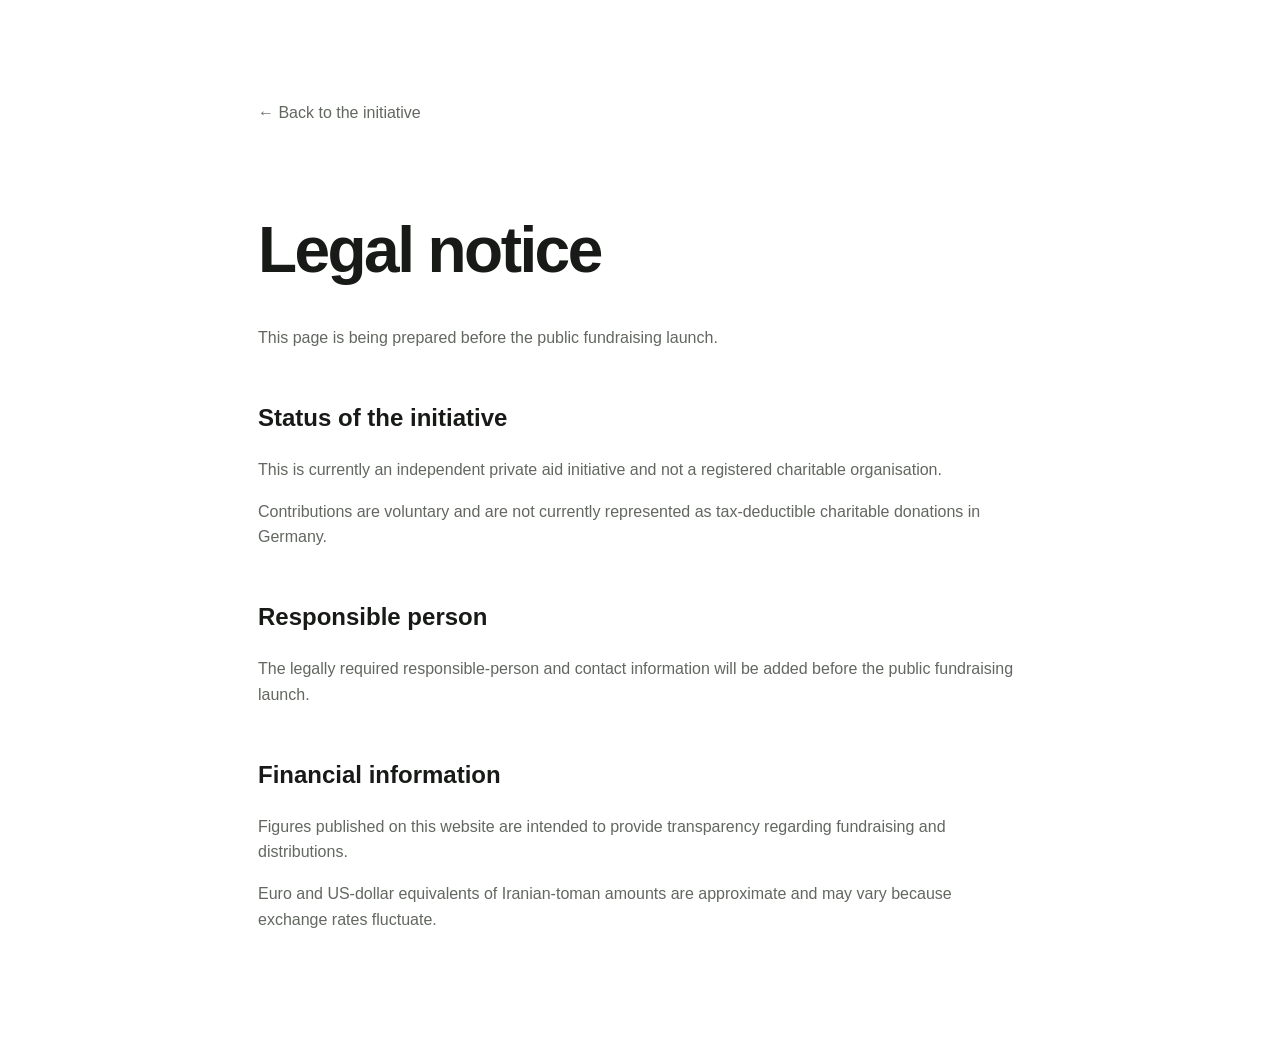
==== legal.html @ 7d6d2b0d "Publish fundraising website" ====
<!DOCTYPE html>
<html lang="en">

<head>
  <meta charset="UTF-8">
  <meta name="viewport" content="width=device-width, initial-scale=1.0">

  <title>Legal notice — Iran Support</title>

  <link rel="stylesheet" href="styles.css">
</head>

<body>

  <main class="simple-page">

    <a class="back-link" href="index.html">← Back to the initiative</a>

    <h1>Legal notice</h1>

    <p>
      This page is being prepared before the public fundraising launch.
    </p>


    <h2>Status of the initiative</h2>

    <p>
      This is currently an independent private aid initiative and not a
      registered charitable organisation.
    </p>

    <p>
      Contributions are voluntary and are not currently represented as
      tax-deductible charitable donations in Germany.
    </p>


    <h2>Responsible person</h2>

    <p>
      The legally required responsible-person and contact information
      will be added before the public fundraising launch.
    </p>


    <h2>Financial information</h2>

    <p>
      Figures published on this website are intended to provide
      transparency regarding fundraising and distributions.
    </p>

    <p>
      Euro and US-dollar equivalents of Iranian-toman amounts are
      approximate and may vary because exchange rates fluctuate.
    </p>

  </main>

</body>

</html>
---- styles.css ----
:root {
  --background: #ffffff;
  --soft-background: #f5f6f4;
  --text: #181a18;
  --muted: #626760;
  --border: #dedfda;
  --dark: #17211d;
  --dark-soft: #22302a;
  --white: #ffffff;
  --max-width: 1160px;
}


* {
  box-sizing: border-box;
}


html {
  scroll-behavior: smooth;
}


body {
  margin: 0;
  background: var(--background);
  color: var(--text);
  font-family:
    -apple-system,
    BlinkMacSystemFont,
    "Segoe UI",
    Helvetica,
    Arial,
    sans-serif;
  line-height: 1.6;
}


a {
  color: inherit;
}


.site-header {
  position: sticky;
  top: 0;
  z-index: 20;
  background: rgba(255, 255, 255, 0.94);
  border-bottom: 1px solid var(--border);
  backdrop-filter: blur(12px);
}


.nav-container {
  max-width: var(--max-width);
  height: 72px;
  margin: 0 auto;
  padding: 0 28px;

  display: flex;
  align-items: center;
  justify-content: space-between;
}


.logo {
  font-size: 18px;
  font-weight: 700;
  text-decoration: none;
  letter-spacing: -0.02em;
}


.nav-links {
  display: flex;
  gap: 30px;
}


.nav-links a {
  color: var(--muted);
  font-size: 14px;
  text-decoration: none;
}


.nav-links a:hover {
  color: var(--text);
}


.hero {
  min-height: 720px;
  display: flex;
  align-items: center;
  border-bottom: 1px solid var(--border);
}


.hero-inner {
  width: 100%;
  max-width: var(--max-width);
  margin: 0 auto;
  padding: 110px 28px;
}


.eyebrow {
  margin: 0 0 24px;
  color: var(--muted);
  font-size: 13px;
  font-weight: 700;
  letter-spacing: 0.12em;
  text-transform: uppercase;
}


.eyebrow.light {
  color: #aebbb4;
}


.hero h1 {
  max-width: 950px;
  margin: 0;
  font-size: clamp(48px, 7vw, 88px);
  font-weight: 650;
  letter-spacing: -0.055em;
  line-height: 0.98;
}


.hero-text {
  max-width: 690px;
  margin: 36px 0 0;
  color: var(--muted);
  font-size: 20px;
}


.hero-actions {
  margin-top: 42px;
  display: flex;
  gap: 12px;
  flex-wrap: wrap;
}


.button {
  display: inline-flex;
  min-height: 50px;
  padding: 0 22px;

  align-items: center;
  justify-content: center;

  border-radius: 7px;

  font-size: 15px;
  font-weight: 600;
  text-decoration: none;
}


.button.primary {
  background: var(--dark);
  color: var(--white);
}


.button.secondary {
  border: 1px solid var(--border);
  background: var(--white);
}


.principles {
  max-width: var(--max-width);
  margin: 0 auto;
  padding: 0 28px;

  display: grid;
  grid-template-columns: repeat(3, 1fr);

  border-left: 1px solid var(--border);
  border-right: 1px solid var(--border);
}


.principle {
  padding: 32px;
  border-right: 1px solid var(--border);
}


.principle:last-child {
  border-right: 0;
}


.principle strong,
.principle span {
  display: block;
}


.principle strong {
  margin-bottom: 5px;
}


.principle span {
  color: var(--muted);
  font-size: 14px;
}


.section {
  max-width: var(--max-width);
  margin: 0 auto;
  padding: 120px 28px;

  display: grid;
  grid-template-columns: 220px 1fr;
  gap: 70px;
}


.section-alt {
  max-width: none;
  padding-left: max(28px, calc((100vw - var(--max-width)) / 2 + 28px));
  padding-right: max(28px, calc((100vw - var(--max-width)) / 2 + 28px));
  background: var(--soft-background);
}


.section-label {
  padding-top: 7px;
  color: var(--muted);
  font-size: 13px;
  font-weight: 700;
  letter-spacing: 0.1em;
  text-transform: uppercase;
}


.section-content h2,
.support-inner > h2,
.updates h2 {
  max-width: 760px;
  margin: 0 0 30px;
  font-size: clamp(34px, 4vw, 52px);
  font-weight: 620;
  letter-spacing: -0.04em;
  line-height: 1.08;
}


.section-content > p {
  max-width: 720px;
  color: var(--muted);
  font-size: 18px;
}


.steps {
  margin-top: 55px;

  display: grid;
  grid-template-columns: repeat(2, 1fr);
  gap: 1px;

  overflow: hidden;

  border: 1px solid var(--border);
  background: var(--border);
  border-radius: 10px;
}


.step {
  min-height: 260px;
  padding: 34px;
  background: var(--white);
}


.step-number {
  color: #92978f;
  font-size: 13px;
  font-weight: 700;
}


.step h3 {
  margin: 48px 0 10px;
  font-size: 20px;
}


.step p {
  margin: 0;
  color: var(--muted);
}


.stats {
  margin-top: 48px;

  display: grid;
  grid-template-columns: repeat(3, 1fr);

  border-top: 1px solid var(--border);
  border-bottom: 1px solid var(--border);
}


.stat {
  padding: 36px 24px 36px 0;
}


.stat strong,
.stat span {
  display: block;
}


.stat strong {
  font-size: 42px;
  font-weight: 600;
  letter-spacing: -0.04em;
}


.stat span {
  margin-top: 4px;
  color: var(--muted);
}


.status-note {
  margin-top: 20px;
  color: var(--muted);
  font-size: 14px;
}


.support-section {
  background: var(--dark);
  color: var(--white);
}


.support-inner {
  max-width: var(--max-width);
  margin: 0 auto;
  padding: 120px 28px;
}


.support-inner > p:not(.eyebrow) {
  max-width: 700px;
  color: #bdc7c1;
  font-size: 18px;
}


.payment-options {
  margin-top: 55px;

  display: grid;
  grid-template-columns: repeat(2, 1fr);
  gap: 16px;
}


.payment-card {
  padding: 34px;
  background: var(--dark-soft);
  border: 1px solid #394840;
  border-radius: 10px;
}


.payment-card h3 {
  margin: 0;
  font-size: 24px;
}


.payment-card p {
  margin: 12px 0 30px;
  color: #b9c4bd;
}


.payment-button {
  display: inline-flex;
  min-height: 46px;
  padding: 0 18px;
  align-items: center;
  border: 1px solid #58675f;
  border-radius: 7px;
  font-size: 14px;
}


.payment-button.disabled {
  color: #aab5af;
  cursor: default;
}


.monthly-support {
  margin-top: 16px;
  padding: 30px 34px;

  display: flex;
  align-items: center;
  justify-content: space-between;
  gap: 30px;

  border: 1px solid #394840;
  border-radius: 10px;
}


.mini-label {
  color: #9faaa4;
  font-size: 12px;
  font-weight: 700;
  letter-spacing: 0.1em;
  text-transform: uppercase;
}


.monthly-support h3 {
  margin: 8px 0;
}


.monthly-support p {
  max-width: 650px;
  margin: 0;
  color: #b9c4bd;
}


.coming-soon {
  padding: 8px 12px;
  color: #ccd4cf;
  border: 1px solid #526159;
  border-radius: 999px;
  font-size: 13px;
  white-space: nowrap;
}


.updates {
  border-bottom: 1px solid var(--border);
}


.updates-inner {
  max-width: var(--max-width);
  margin: 0 auto;
  padding: 100px 28px;

  display: grid;
  grid-template-columns: 1fr 1fr;
  align-items: end;
  gap: 80px;
}


.updates h2 {
  margin-bottom: 18px;
}


.updates p {
  color: var(--muted);
}


.email-placeholder {
  padding: 20px;
  color: var(--muted);
  border: 1px solid var(--border);
  border-radius: 8px;
}


footer {
  max-width: var(--max-width);
  margin: 0 auto;
  padding: 70px 28px 30px;
}


.footer-inner {
  display: flex;
  justify-content: space-between;
  gap: 50px;
}


.footer-inner p {
  color: var(--muted);
  font-size: 14px;
}


.footer-links {
  display: flex;
  gap: 22px;
  flex-wrap: wrap;
}


.footer-links a {
  color: var(--muted);
  font-size: 14px;
  text-decoration: none;
}


.footer-bottom {
  margin-top: 70px;
  padding-top: 25px;

  display: flex;
  justify-content: space-between;

  color: #8b908a;
  border-top: 1px solid var(--border);
  font-size: 12px;
}


@media (max-width: 800px) {

  .nav-links {
    display: none;
  }


  .hero {
    min-height: auto;
  }


  .hero-inner {
    padding-top: 100px;
    padding-bottom: 100px;
  }


  .hero h1 {
    font-size: clamp(46px, 13vw, 68px);
  }


  .principles {
    grid-template-columns: 1fr;
  }


  .principle {
    border-right: 0;
    border-bottom: 1px solid var(--border);
  }


  .principle:last-child {
    border-bottom: 0;
  }


  .section {
    padding-top: 90px;
    padding-bottom: 90px;

    grid-template-columns: 1fr;
    gap: 30px;
  }


  .steps {
    grid-template-columns: 1fr;
  }


  .stats {
    grid-template-columns: 1fr;
  }


  .stat {
    border-bottom: 1px solid var(--border);
  }


  .stat:last-child {
    border-bottom: 0;
  }


  .payment-options {
    grid-template-columns: 1fr;
  }


  .monthly-support {
    align-items: flex-start;
    flex-direction: column;
  }


  .updates-inner {
    grid-template-columns: 1fr;
    gap: 30px;
  }


  .footer-inner,
  .footer-bottom {
    align-items: flex-start;
    flex-direction: column;
  }

}


/* --------------------------------------------------
   Campaign and impact sections
-------------------------------------------------- */

.campaign-kicker {
  margin: 0 0 14px;
  color: var(--muted);
  font-size: 13px;
  font-weight: 700;
  letter-spacing: 0.08em;
  text-transform: uppercase;
}


.campaign-numbers {
  margin-top: 50px;
  display: grid;
  grid-template-columns: repeat(3, 1fr);
  gap: 1px;
  overflow: hidden;
  background: var(--border);
  border: 1px solid var(--border);
  border-radius: 10px;
}


.campaign-numbers > div {
  padding: 30px;
  background: var(--white);
}


.campaign-numbers strong,
.campaign-numbers span {
  display: block;
}


.campaign-numbers strong {
  margin-bottom: 7px;
  font-size: 36px;
  font-weight: 620;
  letter-spacing: -0.04em;
}


.campaign-numbers span {
  color: var(--muted);
  font-size: 14px;
}


.fundraising-progress {
  margin-top: 40px;
}


.progress-header {
  margin-bottom: 12px;
  display: flex;
  justify-content: space-between;
  gap: 20px;
  font-size: 14px;
}


.progress-track {
  width: 100%;
  height: 10px;
  overflow: hidden;
  background: #e8e9e5;
  border-radius: 100px;
}


.progress-fill {
  height: 100%;
  background: var(--dark);
  border-radius: inherit;
}


.progress-note,
.historical-note {
  margin-top: 12px;
  color: var(--muted);
  font-size: 13px;
}


.privacy-note {
  margin-top: 45px;
  padding: 26px 28px;
  background: var(--soft-background);
  border-left: 3px solid var(--dark);
}


.privacy-note strong {
  display: block;
  margin-bottom: 8px;
}


.privacy-note p {
  margin: 0;
  color: var(--muted);
}


.impact-grid {
  margin-top: 48px;
  display: grid;
  grid-template-columns: repeat(3, 1fr);
  gap: 18px;
}


.impact-item {
  padding: 30px;
  background: var(--white);
  border: 1px solid var(--border);
  border-radius: 9px;
}


.impact-item strong,
.impact-item span {
  display: block;
}


.impact-item strong {
  margin-bottom: 8px;
  font-size: 38px;
  font-weight: 620;
  letter-spacing: -0.04em;
}


.impact-item span {
  color: var(--muted);
  font-size: 14px;
}


.verification-section {
  border-top: 1px solid var(--border);
}


.legal-section {
  background: #f5f6f4;
  border-top: 1px solid var(--border);
}


.legal-inner {
  max-width: var(--max-width);
  margin: 0 auto;
  padding: 45px 28px;
}


.legal-inner strong {
  display: block;
  margin-bottom: 10px;
}


.legal-inner p {
  max-width: 850px;
  margin: 6px 0;
  color: var(--muted);
  font-size: 13px;
}


@media (max-width: 800px) {

  .campaign-numbers,
  .impact-grid {
    grid-template-columns: 1fr;
  }


  .progress-header {
    flex-direction: column;
    gap: 5px;
  }

}


/* --------------------------------------------------
   Monthly family and payment updates
-------------------------------------------------- */

.monthly-family-section {
  border-top: 1px solid var(--border);
}


.monthly-need-card {
  margin-top: 42px;
  overflow: hidden;
  border: 1px solid var(--border);
  border-radius: 10px;
}


.monthly-primary {
  padding: 32px;
  background: var(--dark);
  color: var(--white);
}


.monthly-primary span,
.monthly-primary strong {
  display: block;
}


.monthly-primary span {
  margin-bottom: 5px;
  color: #bac4be;
  font-size: 13px;
}


.monthly-primary strong {
  font-size: 38px;
  font-weight: 620;
  letter-spacing: -0.04em;
}


.monthly-conversions {
  display: grid;
  grid-template-columns: repeat(2, 1fr);
}


.monthly-conversions > div {
  padding: 28px 32px;
  border-right: 1px solid var(--border);
}


.monthly-conversions > div:last-child {
  border-right: 0;
}


.monthly-conversions span,
.monthly-conversions strong {
  display: block;
}


.monthly-conversions span {
  margin-bottom: 6px;
  color: var(--muted);
  font-size: 13px;
}


.monthly-conversions strong {
  font-size: 28px;
  font-weight: 600;
}


.fx-note {
  margin-top: 28px;
  padding: 26px 28px;
  background: var(--soft-background);
  border-radius: 8px;
}


.fx-note > strong {
  display: block;
  margin-bottom: 10px;
}


.fx-note p {
  margin: 7px 0;
  color: var(--muted);
  font-size: 14px;
}


.fx-reference {
  margin-top: 16px !important;
  font-weight: 600;
}


.payment-topline {
  display: flex;
  align-items: center;
  justify-content: space-between;
  gap: 15px;
}


.channel-cap {
  padding: 6px 10px;
  color: #c8d1cc;
  border: 1px solid #526159;
  border-radius: 999px;
  font-size: 12px;
  white-space: nowrap;
}


.channel-progress {
  margin-bottom: 20px;
  color: #aebbb4;
  font-size: 13px;
}


.payment-button.active-payment {
  background: var(--white);
  color: var(--dark);
  border-color: var(--white);
  text-decoration: none;
  font-weight: 600;
}


.payment-button.payment-closed {
  color: #aab5af;
  background: transparent;
  border-color: #58675f;
  cursor: default;
  pointer-events: none;
}


.payment-explanation {
  margin-top: 18px;
  padding: 24px 28px;
  border: 1px solid #394840;
  border-radius: 10px;
}


.payment-explanation strong {
  display: block;
  margin-bottom: 7px;
}


.payment-explanation p {
  max-width: 850px;
  margin: 6px 0;
  color: #b9c4bd;
  font-size: 13px;
}


@media (max-width: 800px) {

  .monthly-conversions {
    grid-template-columns: 1fr;
  }


  .monthly-conversions > div {
    border-right: 0;
    border-bottom: 1px solid var(--border);
  }


  .monthly-conversions > div:last-child {
    border-bottom: 0;
  }


  .payment-topline {
    align-items: flex-start;
    flex-direction: column;
  }

}


/* --------------------------------------------------
   About, privacy and contact
-------------------------------------------------- */

.privacy-grid {
  margin-top: 42px;
  display: grid;
  grid-template-columns: repeat(2, 1fr);
  gap: 18px;
}


.privacy-card {
  padding: 30px;
  border: 1px solid var(--border);
  border-radius: 10px;
  background: var(--white);
}


.privacy-card h3 {
  margin-top: 0;
}


.privacy-card ul {
  margin: 20px 0 0;
  padding-left: 20px;
  color: var(--muted);
}


.privacy-card li {
  margin: 8px 0;
}


.contact-placeholder {
  margin-top: 28px;
  padding: 18px 20px;
  border: 1px solid var(--border);
  border-radius: 8px;
  color: var(--muted);
  background: var(--white);
}


.simple-page {
  max-width: 820px;
  margin: 0 auto;
  padding: 100px 28px;
}


.simple-page h1 {
  font-size: clamp(42px, 6vw, 64px);
  line-height: 1;
  letter-spacing: -0.04em;
}


.simple-page h2 {
  margin-top: 48px;
}


.simple-page p,
.simple-page li {
  color: var(--muted);
}


.back-link {
  display: inline-block;
  margin-bottom: 50px;
  color: var(--muted);
  text-decoration: none;
}


@media (max-width: 800px) {

  .privacy-grid {
    grid-template-columns: 1fr;
  }

}


/* --------------------------------------------------
   Live fundraising
-------------------------------------------------- */

.monthly-need-simple {
  margin-top: 36px;
  padding: 30px;
  border: 1px solid var(--border);
  border-radius: 10px;
  background: var(--soft-background);
}


.monthly-need-simple span,
.monthly-need-simple strong {
  display: block;
}


.monthly-need-simple span {
  margin-bottom: 5px;
  color: var(--muted);
  font-size: 14px;
}


.monthly-need-simple strong {
  font-size: 40px;
  font-weight: 620;
  letter-spacing: -0.04em;
}


.support-progress {
  margin-top: 45px;
  margin-bottom: 40px;
}


.support-progress-header {
  margin-bottom: 12px;

  display: flex;
  justify-content: space-between;
  gap: 20px;

  color: #dce3df;
}


.support-progress-track {
  height: 10px;
  overflow: hidden;
  background: #33423b;
  border-radius: 100px;
}


.support-progress-fill {
  height: 100%;
  background: #ffffff;
  border-radius: inherit;
  transition: width 0.3s ease;
}


.allocation-note {
  margin-top: 20px;
  padding: 27px 30px;
  border: 1px solid #46564e;
  border-radius: 10px;
}


.allocation-note > strong {
  display: block;
  margin-bottom: 8px;
}


.allocation-note p {
  max-width: 850px;
  margin: 7px 0;
  color: #bac5bf;
  font-size: 14px;
}


.fundraising-disclaimer {
  margin-top: 25px;
  padding-top: 25px;
  border-top: 1px solid #394840;
}


.fundraising-disclaimer p {
  max-width: 850px;
  margin: 8px 0;
  color: #99a69f;
  font-size: 12px;
}


@media (max-width: 800px) {

  .support-progress-header {
    flex-direction: column;
    gap: 4px;
  }

}
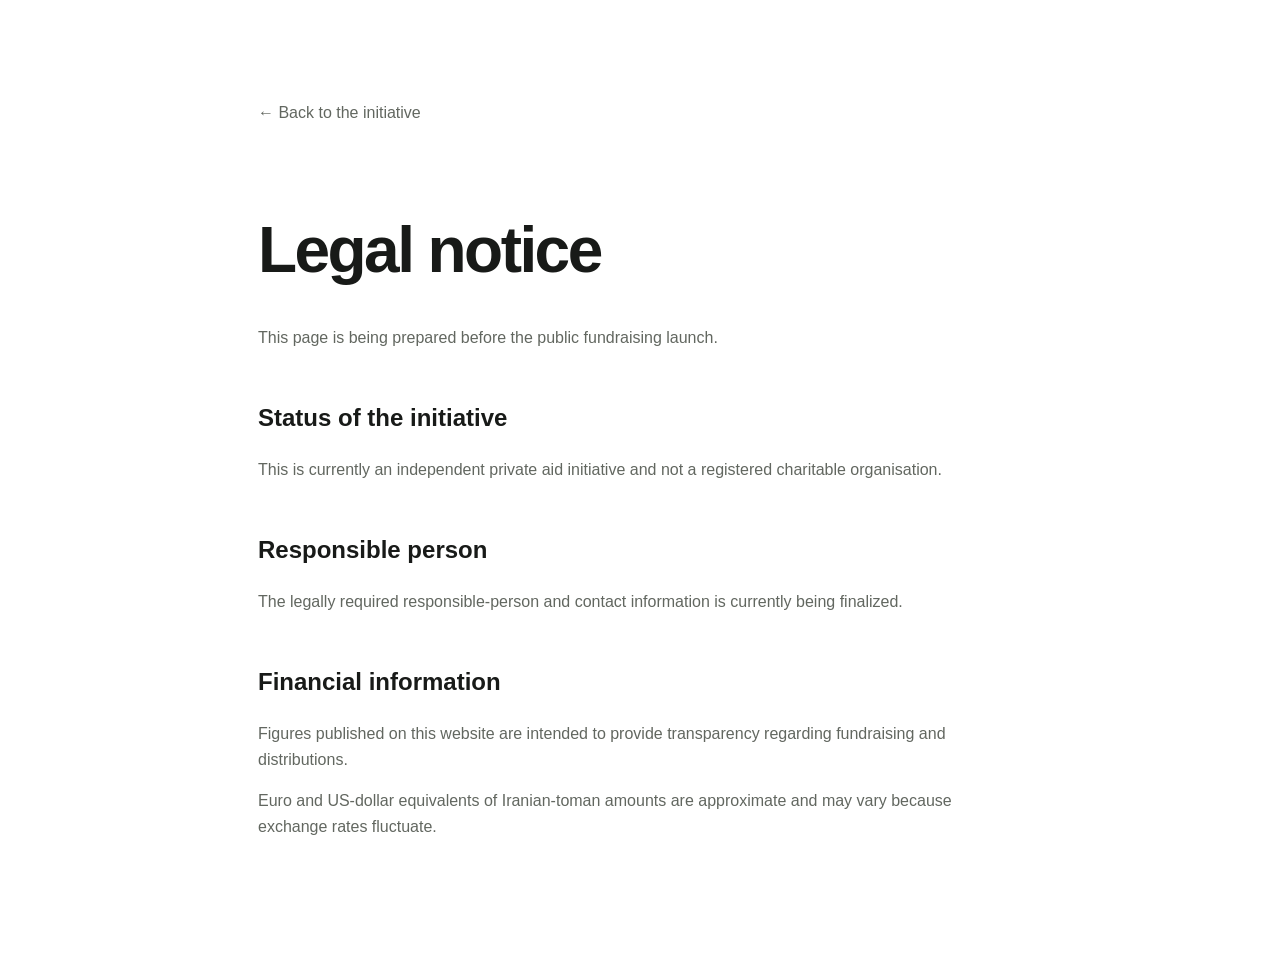
==== commit 066374a6: "Prepare Iran Support site for launch" ====
--- a/legal.html
+++ b/legal.html
@@ -29,18 +29,11 @@
       This is currently an independent private aid initiative and not a
       registered charitable organisation.
     </p>
-
-    <p>
-      Contributions are voluntary and are not currently represented as
-      tax-deductible charitable donations in Germany.
-    </p>
-
-
     <h2>Responsible person</h2>
 
     <p>
       The legally required responsible-person and contact information
-      will be added before the public fundraising launch.
+      is currently being finalized.
     </p>
 
 
--- a/styles.css
+++ b/styles.css
@@ -1225,3 +1225,255 @@
   }
 
 }
+
+
+/* --------------------------------------------------
+   Project separation
+-------------------------------------------------- */
+
+
+.verification-summary {
+
+  margin-top: 45px;
+  padding: 28px;
+
+  background: var(--soft-background);
+  border-left: 3px solid var(--dark);
+
+}
+
+
+.verification-summary h3 {
+
+  margin-top: 0;
+
+}
+
+
+.verification-summary p {
+
+  color: var(--muted);
+
+}
+
+
+
+.monthly-family-section {
+
+  border-top: 1px solid var(--border);
+
+}
+
+
+
+/* Donor experience improvements */
+
+
+.hero-goal {
+
+  margin: 35px 0;
+
+  display: flex;
+  gap: 25px;
+  flex-wrap: wrap;
+
+}
+
+
+.hero-goal div {
+
+  padding: 20px 25px;
+
+  border: 1px solid var(--border);
+  border-radius: 10px;
+
+}
+
+
+.hero-goal span,
+.hero-goal strong {
+
+  display: block;
+
+}
+
+
+.hero-goal span {
+
+  color: var(--muted);
+  font-size: 13px;
+
+}
+
+
+.hero-goal strong {
+
+  margin-top: 5px;
+  font-size: 28px;
+
+}
+
+
+.hero-actions {
+
+  display:flex;
+  gap:15px;
+  margin-top:30px;
+
+}
+
+
+.primary-button,
+.secondary-button {
+
+  padding:14px 25px;
+  border-radius:8px;
+  text-decoration:none;
+  font-weight:600;
+
+}
+
+
+.primary-button {
+
+  background:var(--dark);
+  color:white;
+
+}
+
+
+.secondary-button {
+
+  border:1px solid var(--border);
+  color:var(--dark);
+
+}
+
+
+.hero-note {
+
+  margin-top:20px;
+  color:var(--muted);
+
+}
+
+
+.faq-item {
+
+  margin-top:35px;
+
+}
+
+
+.faq-item h3 {
+
+  margin-bottom:10px;
+
+}
+
+
+.faq-item p {
+
+  color:var(--muted);
+
+}
+
+
+/* Hero layout fix */
+
+.hero {
+  padding: 100px 0 80px;
+}
+
+.hero-content {
+  max-width: 1100px;
+  margin: 0 auto;
+  padding: 0 40px;
+}
+
+.hero h1 {
+  max-width: 900px;
+  font-size: clamp(48px, 7vw, 90px);
+  line-height: 0.95;
+  letter-spacing: -0.05em;
+}
+
+.hero-description {
+  max-width: 750px;
+  margin-top: 35px;
+  font-size: 20px;
+  line-height: 1.5;
+}
+
+.hero-goal {
+  max-width: 800px;
+}
+
+.hero-actions {
+  margin-top: 35px;
+}
+/* Reduce hero spacing */
+
+.hero {
+  padding: 60px 0 50px;
+}
+
+.hero-content {
+  padding-top: 0;
+  padding-bottom: 0;
+}
+/* Highlight Donate in navigation */
+
+.nav-links .nav-donate {
+  color: var(--text);
+  border: 1px solid var(--text);
+  padding: 8px 14px;
+  border-radius: 6px;
+  margin-top: -8px;
+  margin-bottom: -8px;
+}
+
+.nav-links .nav-donate:hover {
+  background: var(--text);
+  color: var(--background);
+}
+
+/* Hero donation buttons */
+
+.hero-actions {
+  display: flex;
+  align-items: center;
+  gap: 15px;
+  flex-wrap: wrap;
+}
+
+.hero-actions a {
+  display: inline-flex;
+  align-items: center;
+  justify-content: center;
+  white-space: nowrap;
+}
+
+/* Hero progress bar */
+
+.hero-progress {
+  margin-top: 18px;
+  max-width: 800px;
+}
+
+.hero-progress-track {
+  width: 100%;
+  height: 8px;
+  background: var(--border);
+  border-radius: 999px;
+  overflow: hidden;
+}
+
+.hero-progress-fill {
+  height: 100%;
+  width: 0;
+  background: var(--dark);
+  border-radius: 999px;
+  transition: width 0.3s ease;
+}
+
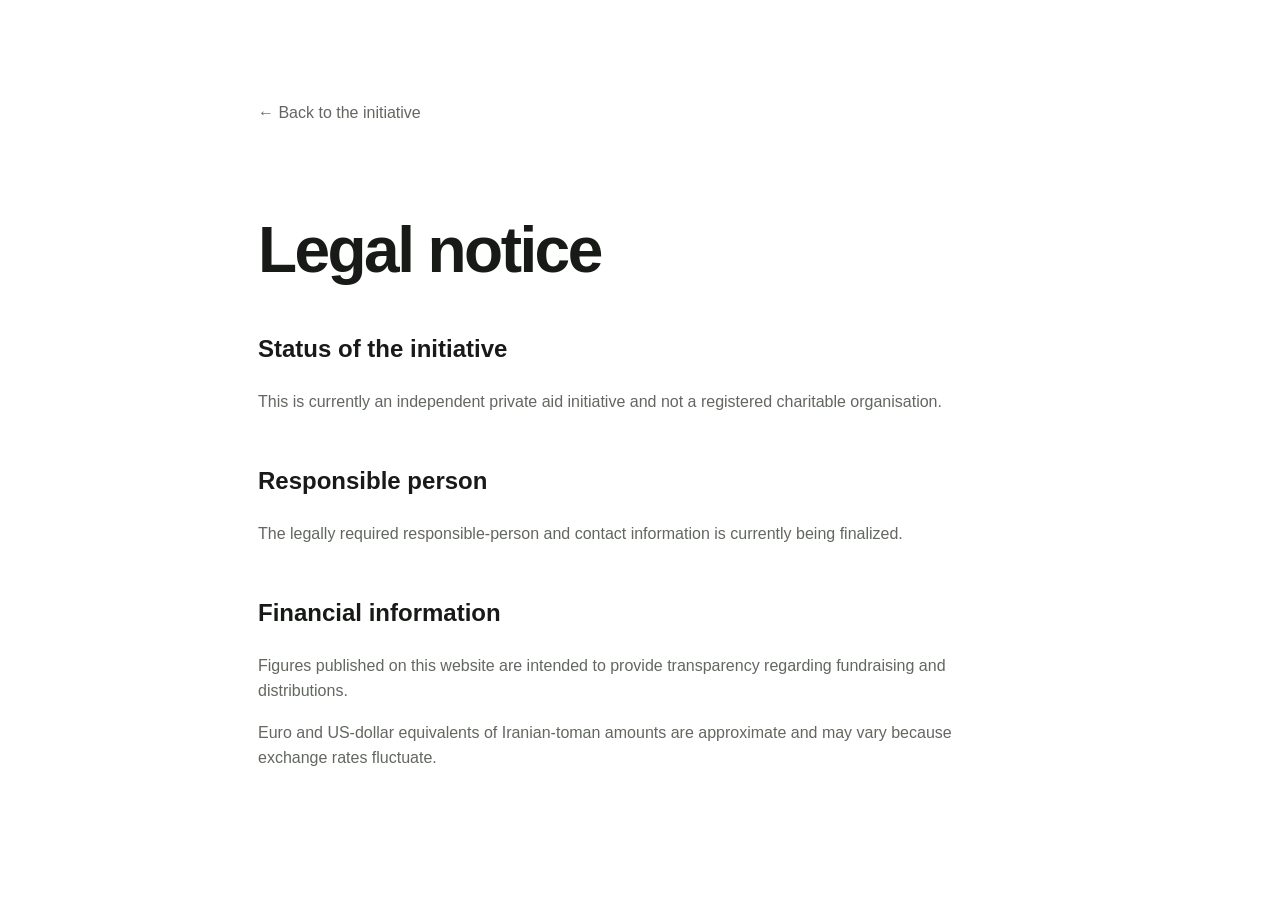
==== commit c597d11a: "Finalize launch presentation" ====
--- a/legal.html
+++ b/legal.html
@@ -17,10 +17,6 @@
     <a class="back-link" href="index.html">← Back to the initiative</a>
 
     <h1>Legal notice</h1>
-
-    <p>
-      This page is being prepared before the public fundraising launch.
-    </p>
 
 
     <h2>Status of the initiative</h2>
--- a/styles.css
+++ b/styles.css
@@ -1280,7 +1280,7 @@
 }
 
 
-.hero-goal div {
+.hero-goal > div:not(.hero-progress) {
 
   padding: 20px 25px;
 
@@ -1290,15 +1290,15 @@
 }
 
 
-.hero-goal span,
-.hero-goal strong {
+.hero-goal > div:not(.hero-progress) > span,
+.hero-goal > div:not(.hero-progress) > strong {
 
   display: block;
 
 }
 
 
-.hero-goal span {
+.hero-goal > div:not(.hero-progress) > span {
 
   color: var(--muted);
   font-size: 13px;
@@ -1306,10 +1306,19 @@
 }
 
 
-.hero-goal strong {
+.hero-goal > div:not(.hero-progress) > strong {
 
   margin-top: 5px;
   font-size: 28px;
+
+}
+
+
+.hero-goal > div:not(.hero-progress) > strong span {
+
+  display: inline;
+  color: inherit;
+  font-size: inherit;
 
 }
 
@@ -1459,6 +1468,8 @@
 .hero-progress {
   margin-top: 18px;
   max-width: 800px;
+  flex-basis: 100%;
+  width: 100%;
 }
 
 .hero-progress-track {
